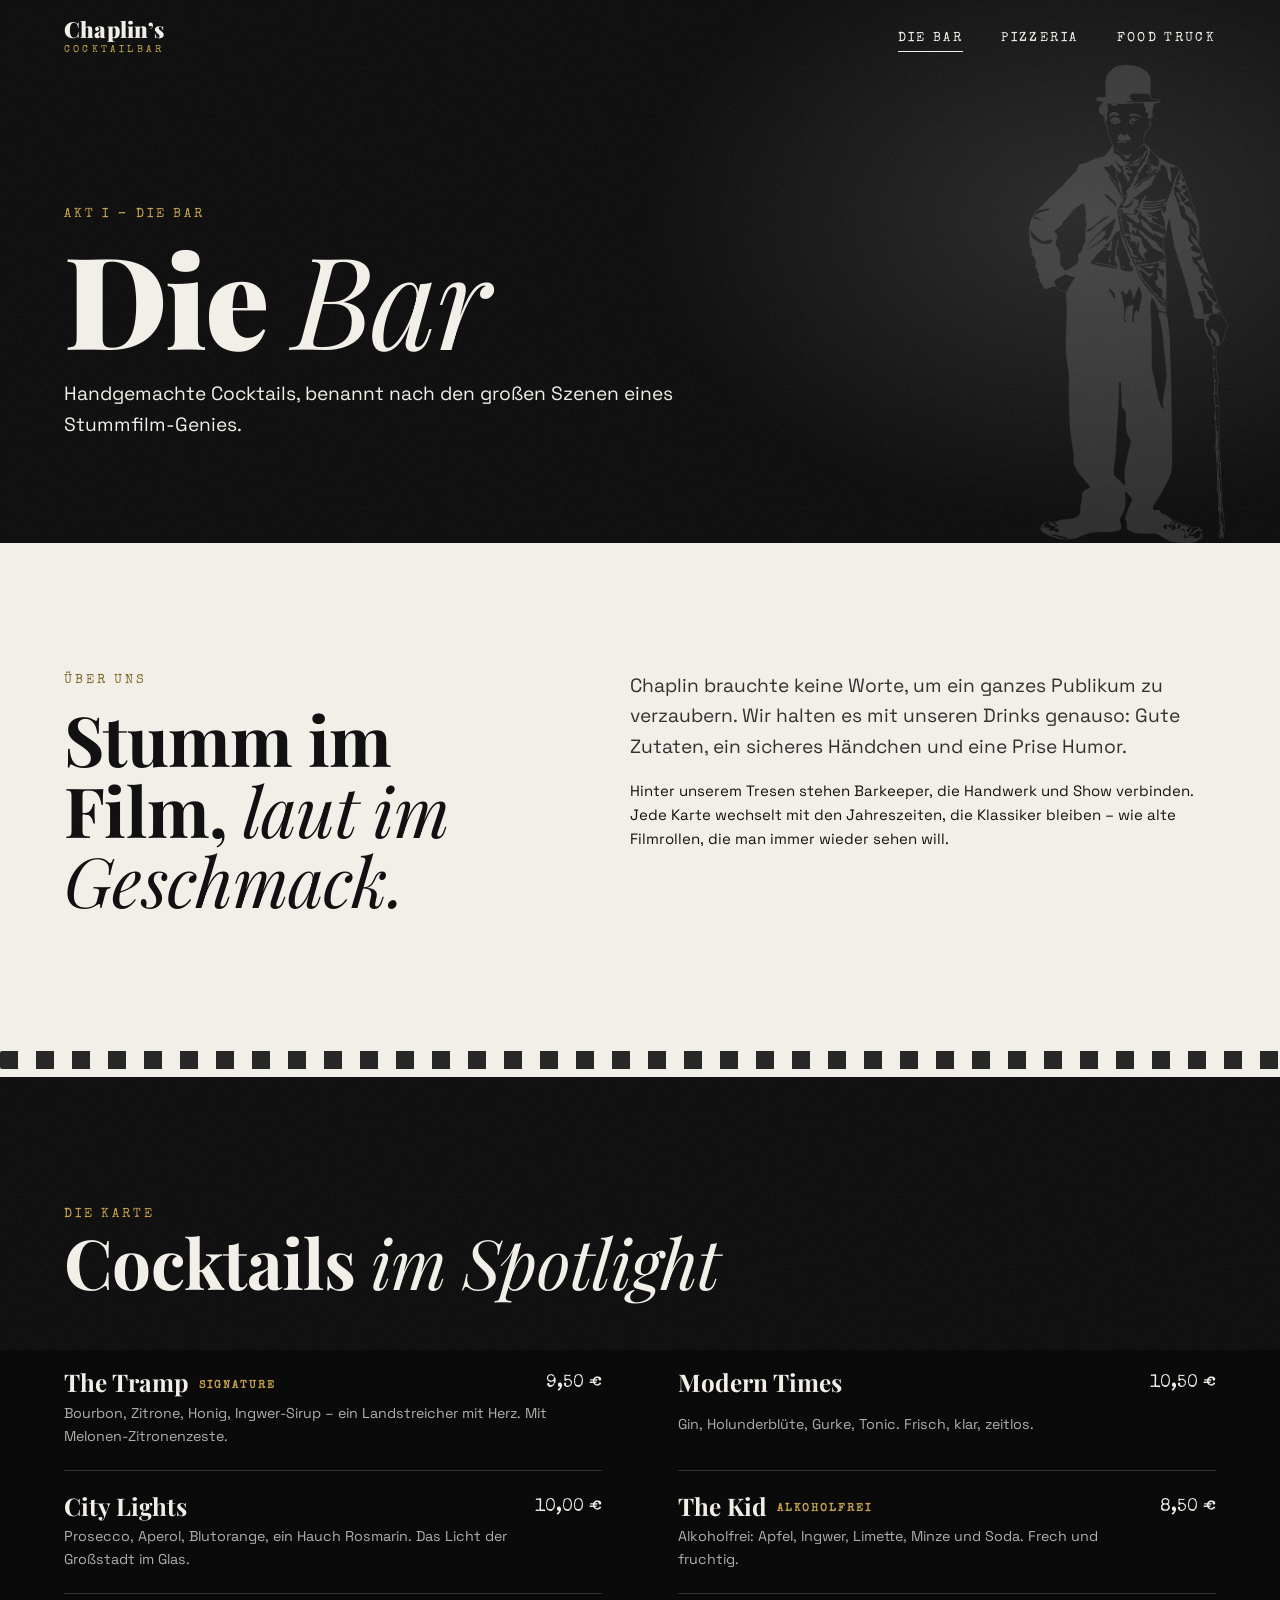
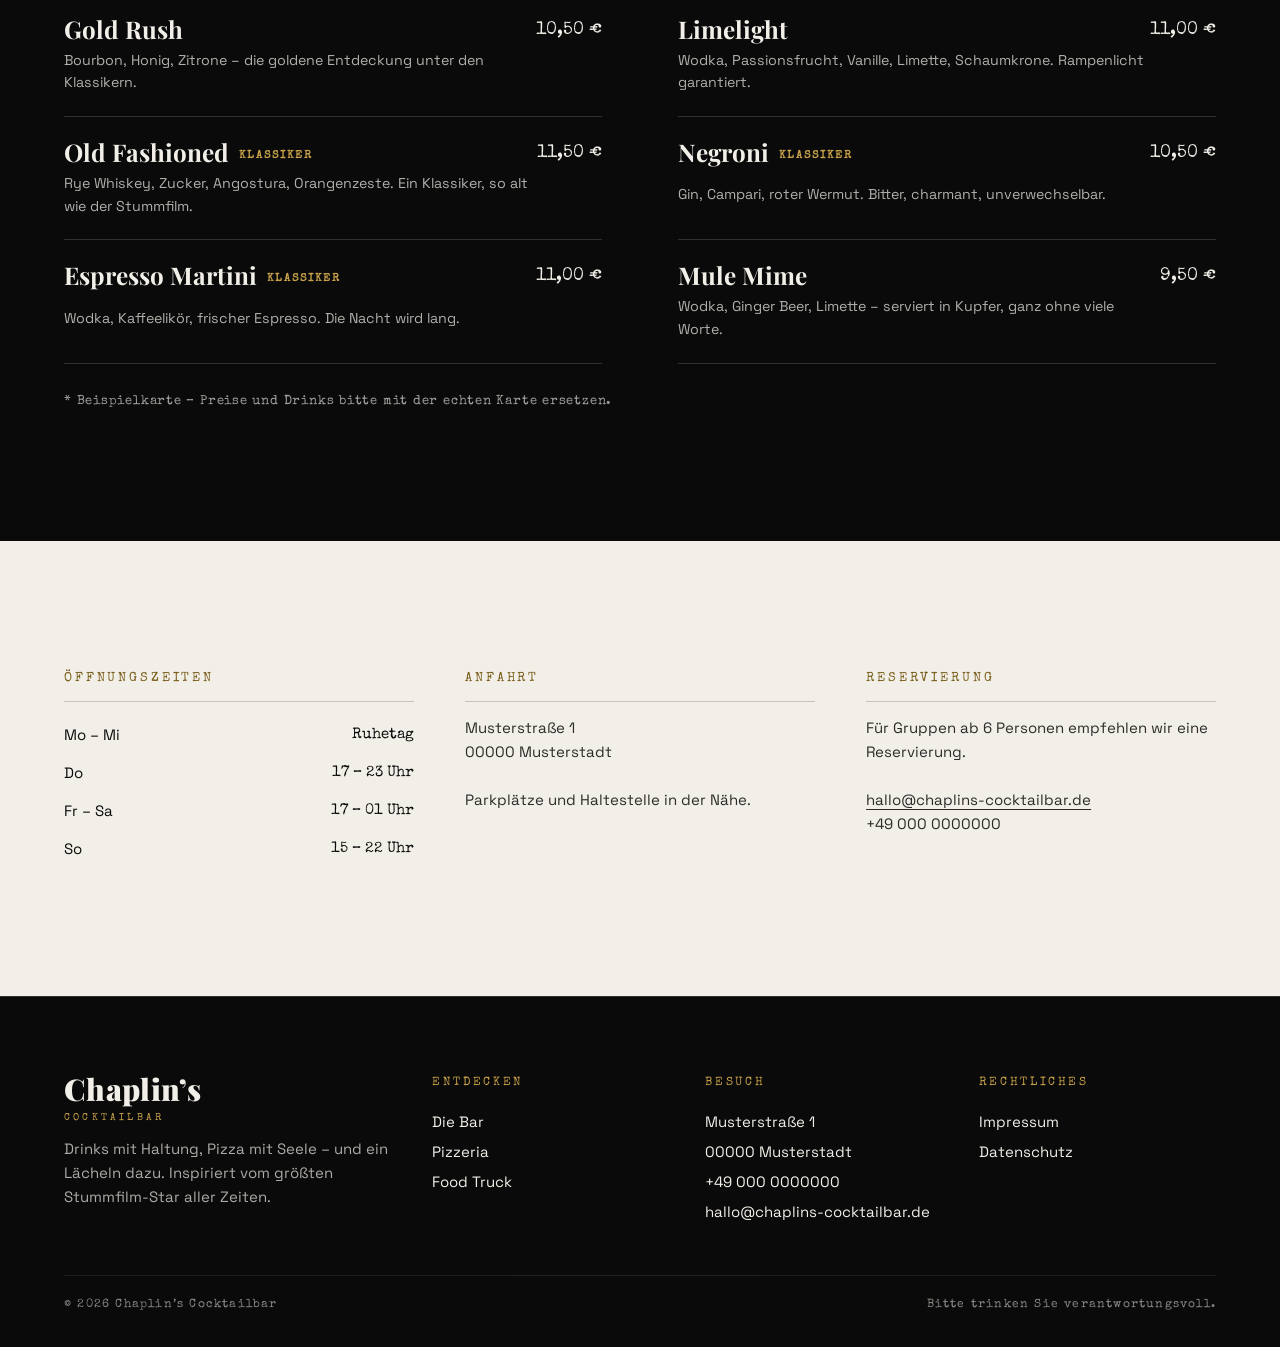
==== bar.html @ 13f35127 "Add Chaplin's Cocktailbar website with bar, pizzeria and food truck pages Black-and-white silent-fil" ====
<!DOCTYPE html>
<html lang="de">
<head>
<meta charset="UTF-8">
<meta name="viewport" content="width=device-width, initial-scale=1">
<title>Die Bar – Chaplin's Cocktailbar</title>
<meta name="description" content="Die Bar von Chaplin's Cocktailbar: handgemachte Cocktails, Klassiker und Signature Drinks.">
<meta name="theme-color" content="#0a0a0a">
<script>document.documentElement.classList.add('js');</script>
<link rel="icon" type="image/png" href="assets/chaplin-white.png">
<link rel="preload" href="assets/fonts/playfair-display-latin-900-normal.woff2" as="font" type="font/woff2" crossorigin>
<link rel="stylesheet" href="assets/style.css">
</head>
<body>
<a class="skip" href="#main" style="position:absolute;left:-999px">Zum Inhalt</a>
<nav class="nav" aria-label="Hauptnavigation">
  <a class="logo" href="index.html" aria-label="Chaplin's Cocktailbar – Startseite">Chaplin&rsquo;s<small>Cocktailbar</small></a>
  <button class="burger" aria-label="Menü" aria-expanded="false"><i></i><i></i><i></i></button>
  <ul>
    <li><a href="bar.html" aria-current="page">Die Bar</a></li>
    <li><a href="pizzeria.html">Pizzeria</a></li>
    <li><a href="foodtruck.html">Food Truck</a></li>
  </ul>
</nav>
<main id="main">
<header class="page-hero">
  <div class="wrap">
    <p class="label" data-reveal>Akt I &ndash; Die Bar</p>
    <h1 class="h-xl" data-reveal>Die <em>Bar</em></h1>
    <p class="lead" data-reveal>Handgemachte Cocktails, benannt nach den großen Szenen eines Stummfilm-Genies.</p>
  </div>
  <img class="ghost" src="assets/chaplin-white.png" alt="" aria-hidden="true">
</header>

<section class="section light">
  <div class="wrap split">
    <div>
      <p class="label" data-reveal>Über uns</p>
      <h2 class="h-lg" data-reveal>Stumm im Film, <em>laut im Geschmack.</em></h2>
    </div>
    <div data-reveal>
      <p class="lead">Chaplin brauchte keine Worte, um ein ganzes Publikum zu verzaubern. Wir halten es mit unseren Drinks genauso: Gute Zutaten, ein sicheres Händchen und eine Prise Humor.</p>
      <p>Hinter unserem Tresen stehen Barkeeper, die Handwerk und Show verbinden. Jede Karte wechselt mit den Jahreszeiten, die Klassiker bleiben &ndash; wie alte Filmrollen, die man immer wieder sehen will.</p>
    </div>
  </div>
</section>

<div class="strip on-light" aria-hidden="true"></div>

<section class="section">
  <div class="wrap">
    <div class="menu-head">
      <div><p class="label" data-reveal>Die Karte</p><h2 class="h-lg" data-reveal>Cocktails <em>im Spotlight</em></h2></div>
    </div>
    <div class="menu">
    <div class="item" data-reveal><h3>The Tramp<span class="tag">Signature</span></h3><span class="price">9,50 &euro;</span><p>Bourbon, Zitrone, Honig, Ingwer-Sirup &ndash; ein Landstreicher mit Herz. Mit Melonen-Zitronenzeste.</p></div>
    <div class="item" data-reveal><h3>Modern Times</h3><span class="price">10,50 &euro;</span><p>Gin, Holunderblüte, Gurke, Tonic. Frisch, klar, zeitlos.</p></div>
    <div class="item" data-reveal><h3>City Lights</h3><span class="price">10,00 &euro;</span><p>Prosecco, Aperol, Blutorange, ein Hauch Rosmarin. Das Licht der Großstadt im Glas.</p></div>
    <div class="item" data-reveal><h3>The Kid<span class="tag">Alkoholfrei</span></h3><span class="price">8,50 &euro;</span><p>Alkoholfrei: Apfel, Ingwer, Limette, Minze und Soda. Frech und fruchtig.</p></div>
    <div class="item" data-reveal><h3>Gold Rush</h3><span class="price">10,50 &euro;</span><p>Bourbon, Honig, Zitrone &ndash; die goldene Entdeckung unter den Klassikern.</p></div>
    <div class="item" data-reveal><h3>Limelight</h3><span class="price">11,00 &euro;</span><p>Wodka, Passionsfrucht, Vanille, Limette, Schaumkrone. Rampenlicht garantiert.</p></div>
    <div class="item" data-reveal><h3>Old Fashioned<span class="tag">Klassiker</span></h3><span class="price">11,50 &euro;</span><p>Rye Whiskey, Zucker, Angostura, Orangenzeste. Ein Klassiker, so alt wie der Stummfilm.</p></div>
    <div class="item" data-reveal><h3>Negroni<span class="tag">Klassiker</span></h3><span class="price">10,50 &euro;</span><p>Gin, Campari, roter Wermut. Bitter, charmant, unverwechselbar.</p></div>
    <div class="item" data-reveal><h3>Espresso Martini<span class="tag">Klassiker</span></h3><span class="price">11,00 &euro;</span><p>Wodka, Kaffeelikör, frischer Espresso. Die Nacht wird lang.</p></div>
    <div class="item" data-reveal><h3>Mule Mime</h3><span class="price">9,50 &euro;</span><p>Wodka, Ginger Beer, Limette &ndash; serviert in Kupfer, ganz ohne viele Worte.</p></div>
    </div>
    <p class="hint">* Beispielkarte &ndash; Preise und Drinks bitte mit der echten Karte ersetzen.</p>
  </div>
</section>

<section class="section light">
  <div class="wrap">
    <div class="info-grid">
      <div data-reveal>
        <h3>Öffnungszeiten</h3>
        <ul>
          <li><span>Mo &ndash; Mi</span><span>Ruhetag</span></li>
          <li><span>Do</span><span>17 &ndash; 23 Uhr</span></li>
          <li><span>Fr &ndash; Sa</span><span>17 &ndash; 01 Uhr</span></li>
          <li><span>So</span><span>15 &ndash; 22 Uhr</span></li>
        </ul>
      </div>
      <div data-reveal>
        <h3>Anfahrt</h3>
        <p>Musterstraße 1<br>00000 Musterstadt<br><br>Parkplätze und Haltestelle in der Nähe.</p>
      </div>
      <div data-reveal>
        <h3>Reservierung</h3>
        <p>Für Gruppen ab 6 Personen empfehlen wir eine Reservierung.<br><br><a href="mailto:hallo@chaplins-cocktailbar.de?subject=Reservierung" style="text-decoration:underline;text-underline-offset:4px">hallo@chaplins-cocktailbar.de</a><br><a href="tel:+490000000000">+49 000 0000000</a></p>
      </div>
    </div>
  </div>
</section>
</main>
<footer>
  <div class="foot">
    <div>
      <a class="logo" href="index.html">Chaplin&rsquo;s<small>Cocktailbar</small></a>
      <p>Drinks mit Haltung, Pizza mit Seele &ndash; und ein Lächeln dazu. Inspiriert vom größten Stummfilm-Star aller Zeiten.</p>
    </div>
    <div>
      <h4>Entdecken</h4>
      <ul>
        <li><a href="bar.html">Die Bar</a></li>
        <li><a href="pizzeria.html">Pizzeria</a></li>
        <li><a href="foodtruck.html">Food Truck</a></li>
      </ul>
    </div>
    <div>
      <h4>Besuch</h4>
      <ul>
        <li>Musterstraße 1</li>
        <li>00000 Musterstadt</li>
        <li><a href="tel:+490000000000">+49 000 0000000</a></li>
        <li><a href="mailto:hallo@chaplins-cocktailbar.de">hallo@chaplins-cocktailbar.de</a></li>
      </ul>
    </div>
    <div>
      <h4>Rechtliches</h4>
      <ul>
        <li><a href="impressum.html">Impressum</a></li>
        <li><a href="datenschutz.html">Datenschutz</a></li>
      </ul>
    </div>
  </div>
  <div class="copy-row"><span>&copy; 2026 Chaplin&rsquo;s Cocktailbar</span><span>Bitte trinken Sie verantwortungsvoll.</span></div>
</footer>
<script src="assets/main.js"></script>
</body>
</html>
---- assets/style.css ----
/* Lokal eingebundene Schriften (DSGVO): Playfair Display, Special Elite, Space Grotesk */
@font-face{font-family:'Playfair Display';font-style:normal;font-weight:400;font-display:swap;src:url('fonts/playfair-display-latin-400-normal.woff2') format('woff2')}
@font-face{font-family:'Playfair Display';font-style:italic;font-weight:400;font-display:swap;src:url('fonts/playfair-display-latin-400-italic.woff2') format('woff2')}
@font-face{font-family:'Playfair Display';font-style:normal;font-weight:700;font-display:swap;src:url('fonts/playfair-display-latin-700-normal.woff2') format('woff2')}
@font-face{font-family:'Playfair Display';font-style:normal;font-weight:900;font-display:swap;src:url('fonts/playfair-display-latin-900-normal.woff2') format('woff2')}
@font-face{font-family:'Special Elite';font-style:normal;font-weight:400;font-display:swap;src:url('fonts/special-elite-latin-400-normal.woff2') format('woff2')}
@font-face{font-family:'Space Grotesk';font-style:normal;font-weight:400;font-display:swap;src:url('fonts/space-grotesk-latin-400-normal.woff2') format('woff2')}
@font-face{font-family:'Space Grotesk';font-style:normal;font-weight:500;font-display:swap;src:url('fonts/space-grotesk-latin-500-normal.woff2') format('woff2')}
@font-face{font-family:'Space Grotesk';font-style:normal;font-weight:700;font-display:swap;src:url('fonts/space-grotesk-latin-700-normal.woff2') format('woff2')}

:root{
  --ink:#0a0a0a;
  --ink-2:#141414;
  --paper:#f2efe8;
  --paper-2:#e6e2d8;
  --muted:#8a8780;
  --line-d:rgba(255,255,255,.16);
  --line-l:rgba(0,0,0,.18);
  --brass:#c8a24a;
  --pad:clamp(20px,5vw,72px);
  --serif:'Playfair Display',Georgia,'Times New Roman',serif;
  --type:'Special Elite','Courier New',monospace;
  --sans:'Space Grotesk',system-ui,sans-serif;
}
*{box-sizing:border-box;margin:0;padding:0}
html{background:var(--ink);scroll-behavior:smooth}
body{background:var(--ink);color:var(--paper);font-family:var(--sans);font-size:clamp(15px,1.1vw,18px);line-height:1.6;-webkit-font-smoothing:antialiased;overflow-x:hidden}
img{display:block;max-width:100%}
a{color:inherit;text-decoration:none}
button{font:inherit;color:inherit;background:none;border:0;cursor:pointer}
::selection{background:var(--paper);color:var(--ink)}
:focus-visible{outline:2px solid var(--brass);outline-offset:3px}

/* Filmkorn über der ganzen Seite */
body::after{content:"";position:fixed;inset:-50%;width:200%;height:200%;pointer-events:none;z-index:200;opacity:.07;
  background-image:url("data:image/svg+xml;utf8,<svg xmlns='http://www.w3.org/2000/svg' width='220' height='220'><filter id='n'><feTurbulence type='fractalNoise' baseFrequency='.85' numOctaves='2' stitchTiles='stitch'/><feColorMatrix values='0 0 0 0 1  0 0 0 0 1  0 0 0 0 1  0 0 0 .9 0'/></filter><rect width='100%' height='100%' filter='url(%23n)'/></svg>");
  animation:grain 1.2s steps(6) infinite}
@keyframes grain{0%{transform:translate(0,0)}20%{transform:translate(-3%,2%)}40%{transform:translate(2%,-3%)}60%{transform:translate(-2%,-1%)}80%{transform:translate(3%,3%)}100%{transform:translate(0,0)}}

/* ---------- gemeinsame Bausteine ---------- */
.label{font-family:var(--type);font-size:13px;letter-spacing:.22em;text-transform:uppercase;color:var(--brass)}
.h-xl{font-family:var(--serif);font-weight:900;line-height:.9;letter-spacing:-.02em;font-size:clamp(52px,11vw,176px)}
.h-lg{font-family:var(--serif);font-weight:700;line-height:1.02;letter-spacing:-.01em;font-size:clamp(34px,5.4vw,84px)}
.h-md{font-family:var(--serif);font-weight:700;font-size:clamp(22px,2.2vw,32px);line-height:1.15}
em{font-family:var(--serif);font-style:italic;font-weight:400}
.section{padding:clamp(72px,10vw,160px) var(--pad);position:relative}
.wrap{max-width:1400px;margin:0 auto}
.light{background:var(--paper);color:var(--ink)}
.light .label{color:#7a5f1c}
.lead{font-size:clamp(17px,1.5vw,22px);max-width:34em;opacity:.85}

.btn{display:inline-flex;align-items:center;gap:.7em;padding:15px 30px;border:1px solid currentColor;font-family:var(--type);font-size:13px;letter-spacing:.2em;text-transform:uppercase;transition:background .3s,color .3s}
.btn:hover{background:var(--paper);color:var(--ink);border-color:var(--paper)}
.light .btn:hover{background:var(--ink);color:var(--paper);border-color:var(--ink)}
.btn.solid{background:var(--paper);color:var(--ink);border-color:var(--paper)}
.btn.solid:hover{background:transparent;color:var(--paper)}

/* Zwischentitel im Stummfilm-Stil */
.card-title{display:inline-block;border:1px solid currentColor;padding:6px 8px;margin-bottom:28px}
.card-title span{display:block;border:1px solid currentColor;padding:8px 22px;font-family:var(--type);font-size:13px;letter-spacing:.3em;text-transform:uppercase}

/* Filmstreifen-Trenner */
.strip{height:34px;background:var(--ink);position:relative;overflow:hidden}
.strip::before{content:"";position:absolute;inset:8px 0;background:repeating-linear-gradient(90deg,var(--paper) 0 18px,transparent 18px 36px);opacity:.9;border-radius:2px}
.strip.on-light{background:var(--paper)}
.strip.on-light::before{background:repeating-linear-gradient(90deg,var(--ink) 0 18px,transparent 18px 36px)}

/* Reveal */
.js [data-reveal]{opacity:0;transform:translateY(34px);transition:opacity .9s ease,transform .9s cubic-bezier(.2,.7,.2,1)}
.js [data-reveal].in{opacity:1;transform:none}
@media (prefers-reduced-motion:reduce){
  body::after{animation:none}
  .js [data-reveal]{opacity:1;transform:none;transition:none}
  html{scroll-behavior:auto}
}

/* ---------- Navigation ---------- */
.nav{position:fixed;inset:0 0 auto 0;z-index:100;display:flex;justify-content:space-between;align-items:center;padding:18px var(--pad);transition:background .4s,padding .4s}
.nav.solid{background:rgba(10,10,10,.92);backdrop-filter:blur(8px);padding-top:12px;padding-bottom:12px;border-bottom:1px solid var(--line-d)}
.logo{font-family:var(--serif);font-weight:900;font-size:22px;letter-spacing:.01em;line-height:1}
.logo small{display:block;font-family:var(--type);font-weight:400;font-size:10px;letter-spacing:.32em;text-transform:uppercase;color:var(--brass);margin-top:5px}
.nav ul{display:flex;gap:clamp(18px,3vw,44px);list-style:none}
.nav ul a{font-family:var(--type);font-size:13px;letter-spacing:.18em;text-transform:uppercase;padding:6px 0;border-bottom:1px solid transparent;transition:border-color .3s}
.nav ul a:hover,.nav ul a[aria-current="page"]{border-color:var(--paper)}
.burger{display:none;width:44px;height:44px;position:relative}
.burger i{position:absolute;left:10px;right:10px;height:2px;background:var(--paper);transition:transform .3s,opacity .3s}
.burger i:nth-child(1){top:15px}.burger i:nth-child(2){top:21px}.burger i:nth-child(3){top:27px}
.burger[aria-expanded="true"] i:nth-child(1){transform:translateY(6px) rotate(45deg)}
.burger[aria-expanded="true"] i:nth-child(2){opacity:0}
.burger[aria-expanded="true"] i:nth-child(3){transform:translateY(-6px) rotate(-45deg)}
@media (max-width:760px){
  .burger{display:block}
  .nav ul{position:fixed;inset:0;background:var(--ink);flex-direction:column;justify-content:center;align-items:center;gap:30px;opacity:0;pointer-events:none;transition:opacity .35s;z-index:-1}
  .nav ul a{font-size:20px}
  .nav.open ul{opacity:1;pointer-events:auto}
  .nav.open{background:var(--ink)}
}

/* ---------- Hero (Startseite) ---------- */
.hero{min-height:100svh;display:grid;grid-template-columns:1.15fr .85fr;align-items:end;gap:20px;padding:120px var(--pad) 0;position:relative;overflow:hidden;
  background:radial-gradient(60% 70% at 72% 55%,rgba(255,255,255,.17),transparent 70%),var(--ink)}
.hero .copy{padding-bottom:clamp(48px,8vw,110px);position:relative;z-index:2}
.hero .h-xl{margin:18px 0 26px}
.hero .h-xl em{display:block;font-size:.34em;font-weight:400;letter-spacing:.01em;margin-top:.25em;color:var(--paper-2)}
.hero .actions{display:flex;flex-wrap:wrap;gap:14px;margin-top:34px}
.hero figure{align-self:end;justify-self:center;height:min(88svh,980px);aspect-ratio:1/2;position:relative}
.hero figure img{height:100%;width:100%;object-fit:contain;object-position:bottom;filter:drop-shadow(0 0 60px rgba(255,255,255,.08))}
.hero figure::after{content:"";position:absolute;left:8%;right:8%;bottom:-2%;height:5%;background:radial-gradient(closest-side,rgba(255,255,255,.22),transparent);}
@media (max-width:860px){
  .hero{grid-template-columns:1fr;padding-top:100px;text-align:left}
  .hero figure{height:min(62svh,560px);justify-self:center;margin-top:32px}
  .hero .copy{padding-bottom:0}
}

/* Intro-Marquee */
.marquee{overflow:hidden;border-block:1px solid var(--line-d);background:var(--ink)}
.marquee div{display:flex;width:max-content;animation:slide 40s linear infinite;padding:16px 0}
.marquee span{font-family:var(--serif);font-style:italic;font-size:clamp(20px,2.4vw,34px);padding:0 28px;white-space:nowrap}
.marquee span::after{content:"✦";font-style:normal;font-size:.55em;margin-left:56px;color:var(--brass);vertical-align:middle}
@keyframes slide{to{transform:translateX(-50%)}}
@media (prefers-reduced-motion:reduce){.marquee div{animation:none}}

/* ---------- Drei Türen (Startseite) ---------- */
.doors{display:grid;grid-template-columns:repeat(3,1fr);gap:0;border:1px solid var(--line-l);margin-top:clamp(36px,5vw,72px)}
.door{padding:clamp(28px,3.4vw,56px);display:flex;flex-direction:column;gap:16px;min-height:clamp(320px,34vw,480px);position:relative;transition:background .4s,color .4s;border-right:1px solid var(--line-l)}
.door:last-child{border-right:0}
.door .no{font-family:var(--type);font-size:13px;letter-spacing:.24em;color:#7a5f1c;transition:color .4s}
.door h3{font-family:var(--serif);font-weight:900;font-size:clamp(30px,3.6vw,56px);line-height:1}
.door h3 em{display:block;font-size:.5em;margin-top:.3em;font-weight:400}
.door p{opacity:.8;max-width:26em}
.door .go{margin-top:auto;font-family:var(--type);font-size:13px;letter-spacing:.2em;text-transform:uppercase;display:flex;align-items:center;gap:12px}
.door .go::after{content:"→";font-size:20px;transition:transform .3s}
.door:hover,.door:focus-visible{background:var(--ink);color:var(--paper)}
.door:hover .no,.door:focus-visible .no{color:var(--brass)}
.door:hover .go::after{transform:translateX(8px)}
@media (max-width:900px){
  .doors{grid-template-columns:1fr}
  .door{border-right:0;border-bottom:1px solid var(--line-l);min-height:0}
  .door:last-child{border-bottom:0}
}

/* ---------- Unterseiten-Header ---------- */
.page-hero{padding:clamp(140px,16vw,240px) var(--pad) clamp(56px,8vw,110px);position:relative;overflow:hidden;
  background:radial-gradient(50% 80% at 85% 40%,rgba(255,255,255,.12),transparent 70%),var(--ink)}
.page-hero .h-xl{margin:14px 0 24px;font-size:clamp(46px,10vw,150px)}
.page-hero .ghost{position:absolute;right:calc(var(--pad) * .5);bottom:0;height:min(88%,640px);opacity:.14;pointer-events:none;aspect-ratio:1/2}
@media (max-width:760px){.page-hero .ghost{opacity:.1;right:-8vw}}

/* ---------- Zweispalter ---------- */
.split{display:grid;grid-template-columns:1fr 1.2fr;gap:clamp(32px,6vw,110px);align-items:start}
.split .h-lg{margin-top:12px}
.split p+p{margin-top:1.1em}
@media (max-width:860px){.split{grid-template-columns:1fr}}

/* ---------- Karte / Menü ---------- */
.menu-head{display:flex;justify-content:space-between;align-items:end;gap:20px;flex-wrap:wrap;margin-bottom:clamp(28px,4vw,56px)}
.menu{display:grid;grid-template-columns:repeat(2,1fr);gap:0 clamp(32px,6vw,100px)}
.item{padding:22px 0;border-bottom:1px solid var(--line-d);display:grid;grid-template-columns:1fr auto;gap:4px 24px}
.light .item{border-color:var(--line-l)}
.item h3{font-family:var(--serif);font-weight:700;font-size:clamp(20px,1.9vw,28px);line-height:1.15}
.item .price{font-family:var(--type);font-size:clamp(16px,1.4vw,20px);white-space:nowrap}
.item p{grid-column:1/-1;opacity:.72;font-size:.95em;max-width:34em}
.item .tag{font-family:var(--type);font-size:11px;letter-spacing:.18em;text-transform:uppercase;color:var(--brass);margin-left:10px;vertical-align:middle;white-space:nowrap}
.light .item .tag{color:#7a5f1c}
.hint{margin-top:28px;font-family:var(--type);font-size:13px;letter-spacing:.06em;opacity:.65}
@media (max-width:860px){.menu{grid-template-columns:1fr}}

/* ---------- Infos ---------- */
.info-grid{display:grid;grid-template-columns:repeat(3,1fr);gap:clamp(24px,4vw,60px)}
.info-grid h3{font-family:var(--type);font-weight:400;font-size:13px;letter-spacing:.22em;text-transform:uppercase;color:var(--brass);margin-bottom:14px;padding-bottom:12px;border-bottom:1px solid var(--line-d)}
.light .info-grid h3{color:#7a5f1c;border-color:var(--line-l)}
.info-grid li{list-style:none;display:flex;justify-content:space-between;gap:16px;padding:7px 0}
.info-grid li span:last-child{font-family:var(--type);text-align:right}
.info-grid p{opacity:.85}
@media (max-width:860px){.info-grid{grid-template-columns:1fr}}

/* Schlagwort-Leiste */
.facts{display:grid;grid-template-columns:repeat(4,1fr);border:1px solid var(--line-d);margin-top:clamp(36px,5vw,64px)}
.facts div{padding:clamp(20px,2.6vw,36px);border-right:1px solid var(--line-d)}
.facts div:last-child{border-right:0}
.facts b{display:block;font-family:var(--serif);font-weight:900;font-size:clamp(30px,3.4vw,52px);line-height:1}
.facts span{font-family:var(--type);font-size:12px;letter-spacing:.2em;text-transform:uppercase;opacity:.7}
@media (max-width:760px){
  .facts{grid-template-columns:1fr 1fr}
  .facts div:nth-child(2){border-right:0}
  .facts div:nth-child(-n+2){border-bottom:1px solid var(--line-d)}
}

/* Zitat */
.quote{font-family:var(--serif);font-style:italic;font-size:clamp(26px,4vw,60px);line-height:1.15;max-width:20em}
.quote cite{display:block;margin-top:22px;font-family:var(--type);font-style:normal;font-size:13px;letter-spacing:.22em;text-transform:uppercase;color:var(--brass)}

/* Tourplan */
.tour{border-top:1px solid var(--line-d)}
.tour li{list-style:none;display:grid;grid-template-columns:150px 1fr auto;gap:20px;padding:22px 0;border-bottom:1px solid var(--line-d);align-items:baseline}
.tour .day{font-family:var(--type);letter-spacing:.14em;text-transform:uppercase;font-size:14px;color:var(--brass)}
.tour .where{font-family:var(--serif);font-weight:700;font-size:clamp(20px,2vw,28px)}
.tour .when{font-family:var(--type);opacity:.7}
@media (max-width:640px){.tour li{grid-template-columns:1fr;gap:2px}}

/* CTA */
.cta{text-align:center}
.cta .h-lg{max-width:14em;margin:18px auto 34px}

/* ---------- Footer ---------- */
footer{background:var(--ink);padding:clamp(48px,6vw,90px) var(--pad) 32px;border-top:1px solid var(--line-d)}
.foot{display:grid;grid-template-columns:1.4fr 1fr 1fr 1fr;gap:36px}
.foot h4{font-family:var(--type);font-weight:400;font-size:12px;letter-spacing:.22em;text-transform:uppercase;color:var(--brass);margin-bottom:14px}
.foot li{list-style:none;padding:3px 0}
.foot a:hover{text-decoration:underline;text-underline-offset:4px}
.foot .logo{font-size:30px}
.foot p{opacity:.7;margin-top:14px;max-width:22em}
.copy-row{margin-top:48px;padding-top:20px;border-top:1px solid var(--line-d);display:flex;justify-content:space-between;gap:16px;flex-wrap:wrap;font-family:var(--type);font-size:12px;letter-spacing:.1em;opacity:.55}
@media (max-width:860px){.foot{grid-template-columns:1fr 1fr}.foot>div:first-child{grid-column:1/-1}}

/* Rechtstexte */
.legal{max-width:760px;margin:0 auto;padding:clamp(140px,14vw,200px) var(--pad) 100px}
.legal h1{font-family:var(--serif);font-weight:900;font-size:clamp(38px,6vw,72px);margin-bottom:30px}
.legal h2{font-family:var(--serif);margin:34px 0 10px;font-size:24px}
.legal p{opacity:.85}
.legal .note{border:1px dashed var(--brass);padding:14px 18px;font-family:var(--type);font-size:14px;color:var(--brass);margin-bottom:28px}
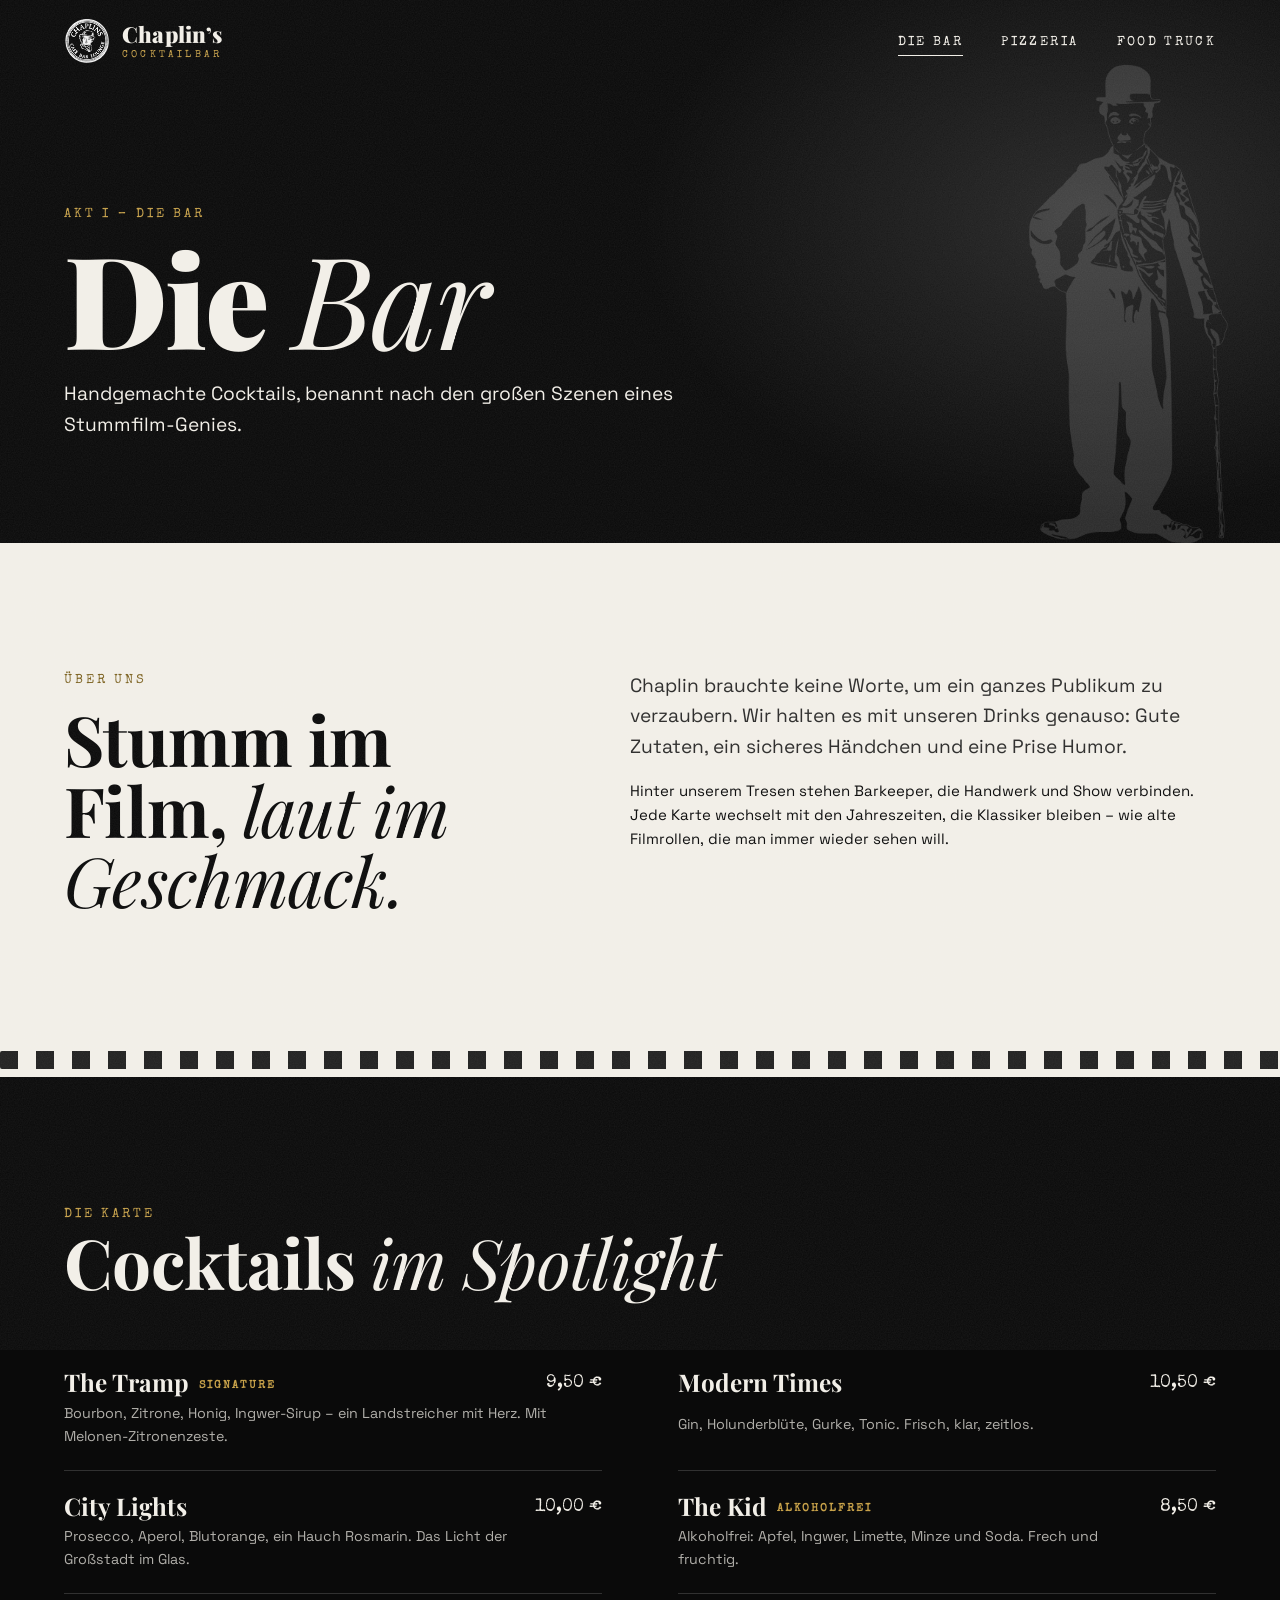
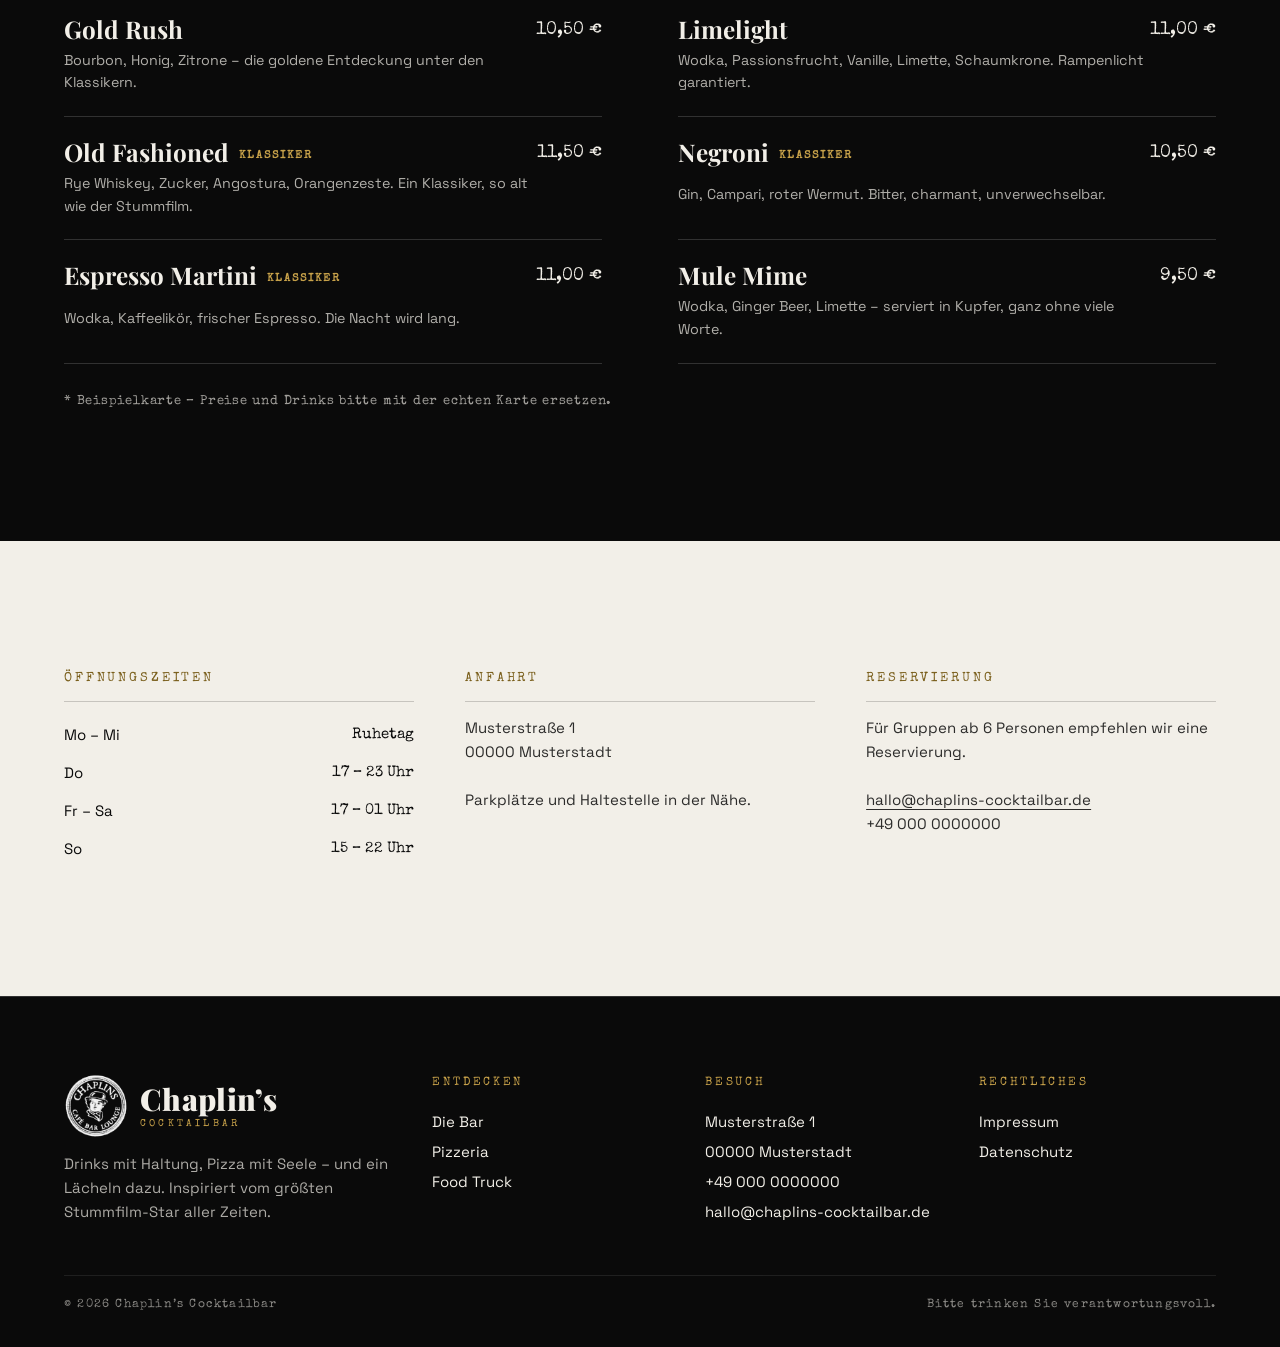
==== commit ca37c495: "Add Chaplins Café Bar Lounge logo to nav, hero, footer and favicon Co-Authored-By: Claude Sonnet 5.5" ====
--- a/bar.html
+++ b/bar.html
@@ -7,14 +7,15 @@
 <meta name="description" content="Die Bar von Chaplin's Cocktailbar: handgemachte Cocktails, Klassiker und Signature Drinks.">
 <meta name="theme-color" content="#0a0a0a">
 <script>document.documentElement.classList.add('js');</script>
-<link rel="icon" type="image/png" href="assets/chaplin-white.png">
+<link rel="icon" type="image/png" href="assets/favicon.png">
+<link rel="apple-touch-icon" href="assets/favicon.png">
 <link rel="preload" href="assets/fonts/playfair-display-latin-900-normal.woff2" as="font" type="font/woff2" crossorigin>
 <link rel="stylesheet" href="assets/style.css">
 </head>
 <body>
 <a class="skip" href="#main" style="position:absolute;left:-999px">Zum Inhalt</a>
 <nav class="nav" aria-label="Hauptnavigation">
-  <a class="logo" href="index.html" aria-label="Chaplin's Cocktailbar – Startseite">Chaplin&rsquo;s<small>Cocktailbar</small></a>
+  <a class="logo" href="index.html" aria-label="Chaplin's Cocktailbar – Startseite"><img src="assets/logo.png" alt="" width="48" height="48"><span>Chaplin&rsquo;s<small>Cocktailbar</small></span></a>
   <button class="burger" aria-label="Menü" aria-expanded="false"><i></i><i></i><i></i></button>
   <ul>
     <li><a href="bar.html" aria-current="page">Die Bar</a></li>
@@ -95,7 +96,7 @@
 <footer>
   <div class="foot">
     <div>
-      <a class="logo" href="index.html">Chaplin&rsquo;s<small>Cocktailbar</small></a>
+      <a class="logo" href="index.html"><img src="assets/logo.png" alt="" width="64" height="64"><span>Chaplin&rsquo;s<small>Cocktailbar</small></span></a>
       <p>Drinks mit Haltung, Pizza mit Seele &ndash; und ein Lächeln dazu. Inspiriert vom größten Stummfilm-Star aller Zeiten.</p>
     </div>
     <div>
--- a/assets/style.css
+++ b/assets/style.css
@@ -219,3 +219,12 @@
 .legal h2{font-family:var(--serif);margin:34px 0 10px;font-size:24px}
 .legal p{opacity:.85}
 .legal .note{border:1px dashed var(--brass);padding:14px 18px;font-family:var(--type);font-size:14px;color:var(--brass);margin-bottom:28px}
+
+/* ---------- Logo-Siegel ---------- */
+.logo{display:flex;align-items:center;gap:12px}
+.logo img{width:46px;height:46px;flex:none}
+.foot .logo img{width:64px;height:64px}
+.hero figure img.seal{position:absolute;left:-62%;top:7%;width:40%;height:auto;object-fit:initial;filter:none;opacity:.95;animation:spin 60s linear infinite;z-index:2}
+@keyframes spin{to{transform:rotate(360deg)}}
+@media (prefers-reduced-motion:reduce){.hero figure img.seal{animation:none}}
+@media (max-width:860px){.hero figure img.seal{left:-12%;top:10%;width:38%}}
